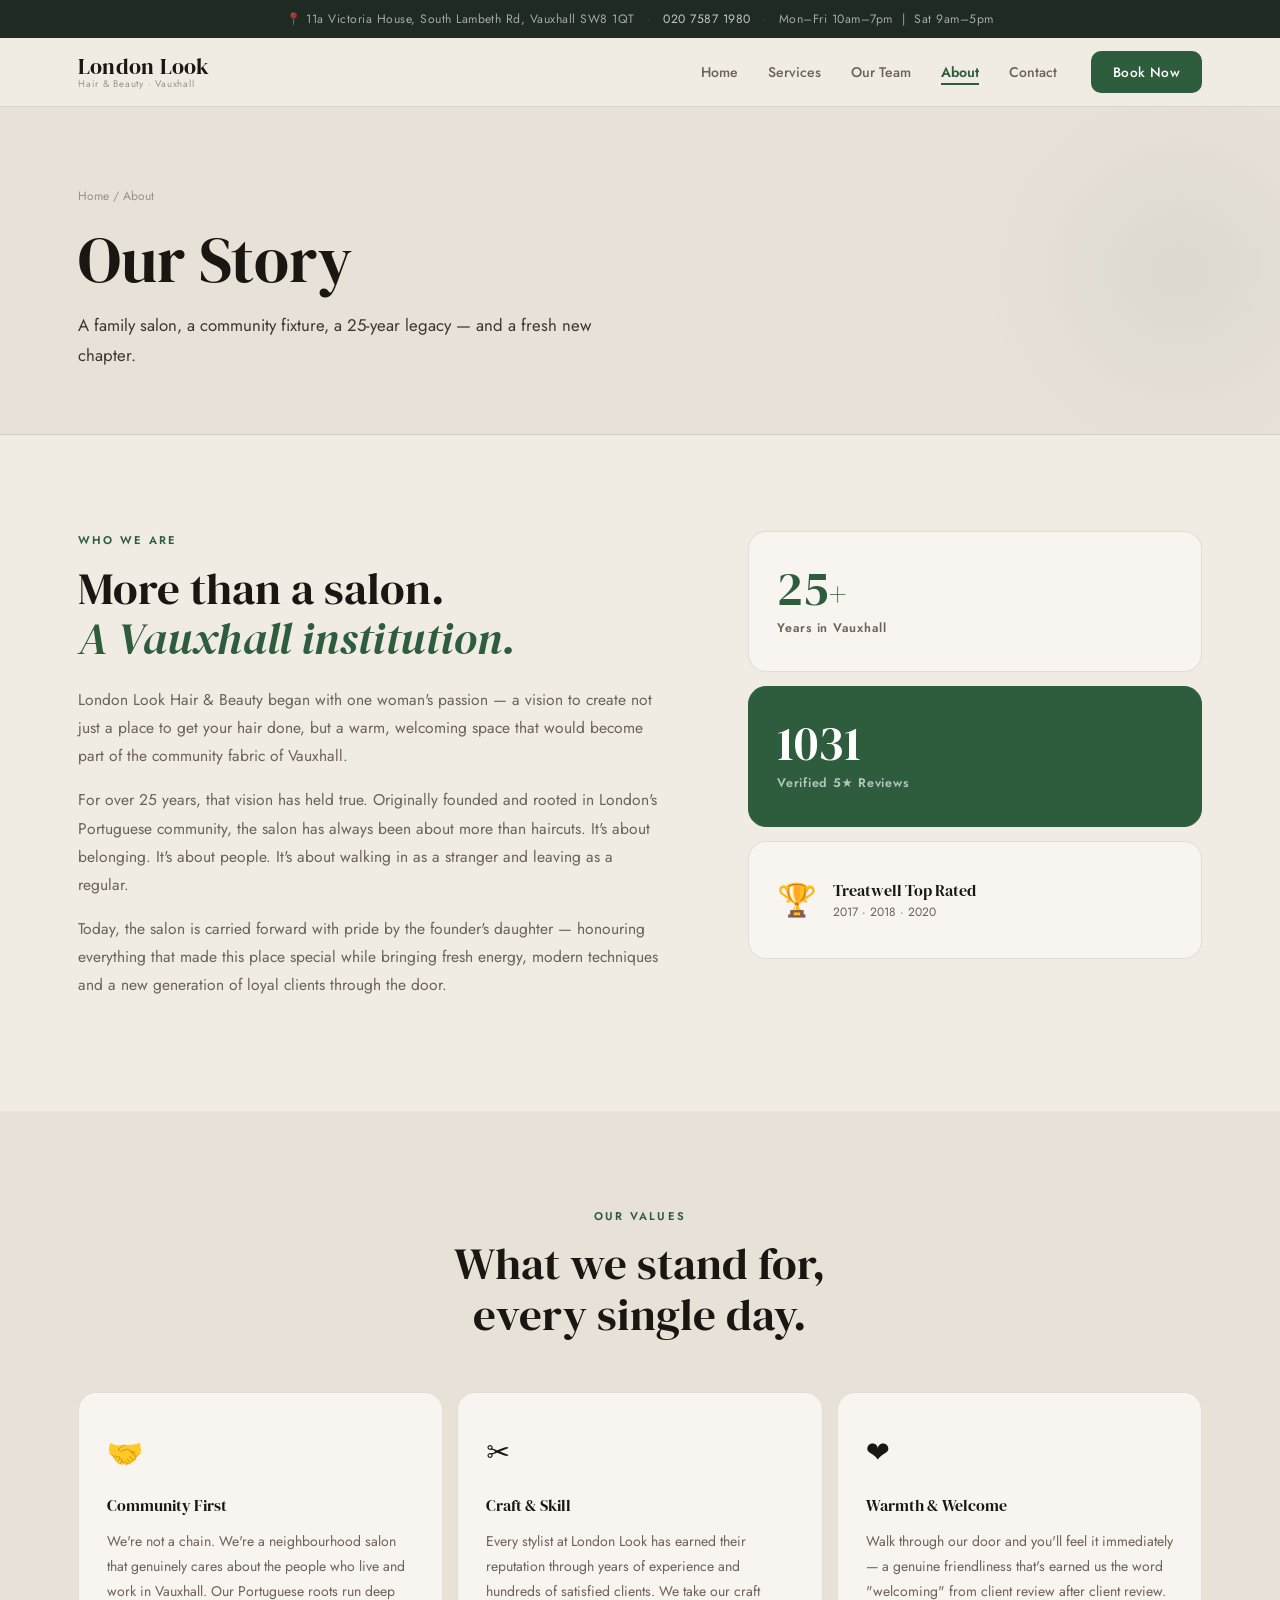
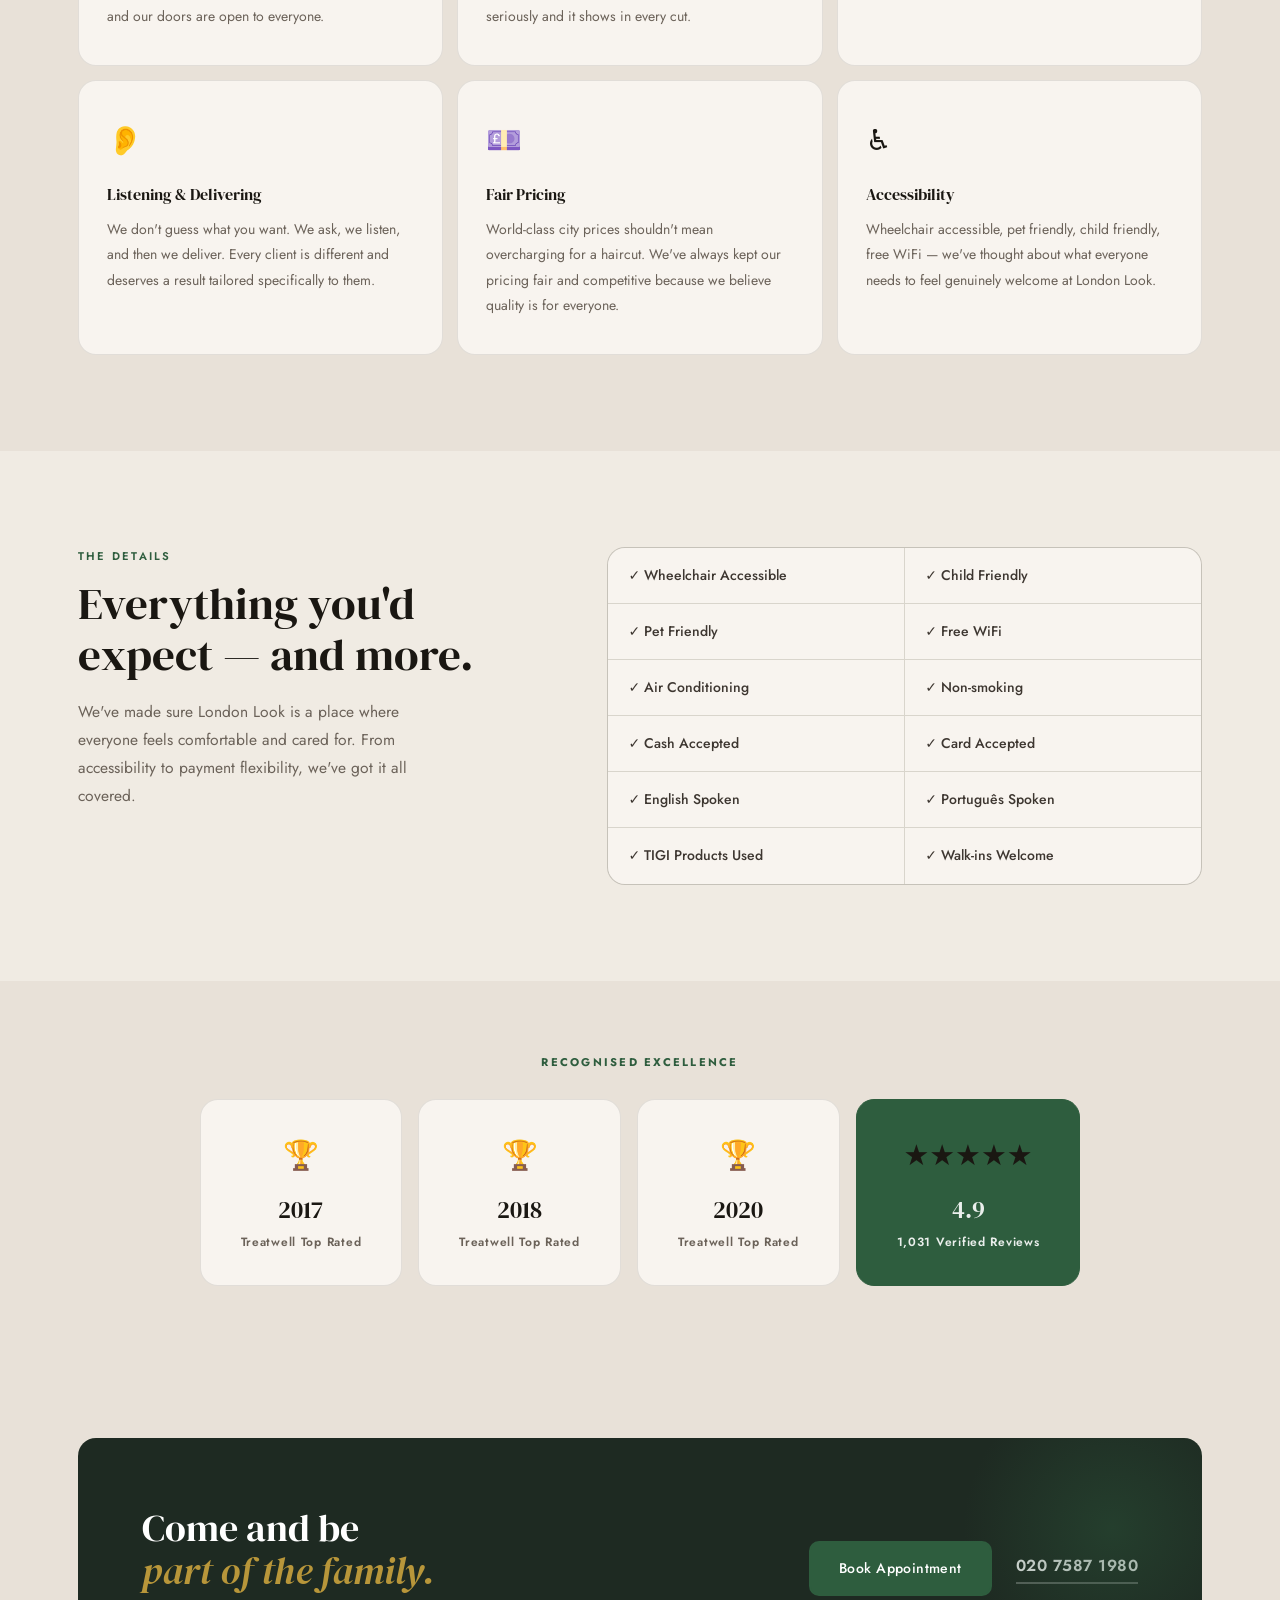
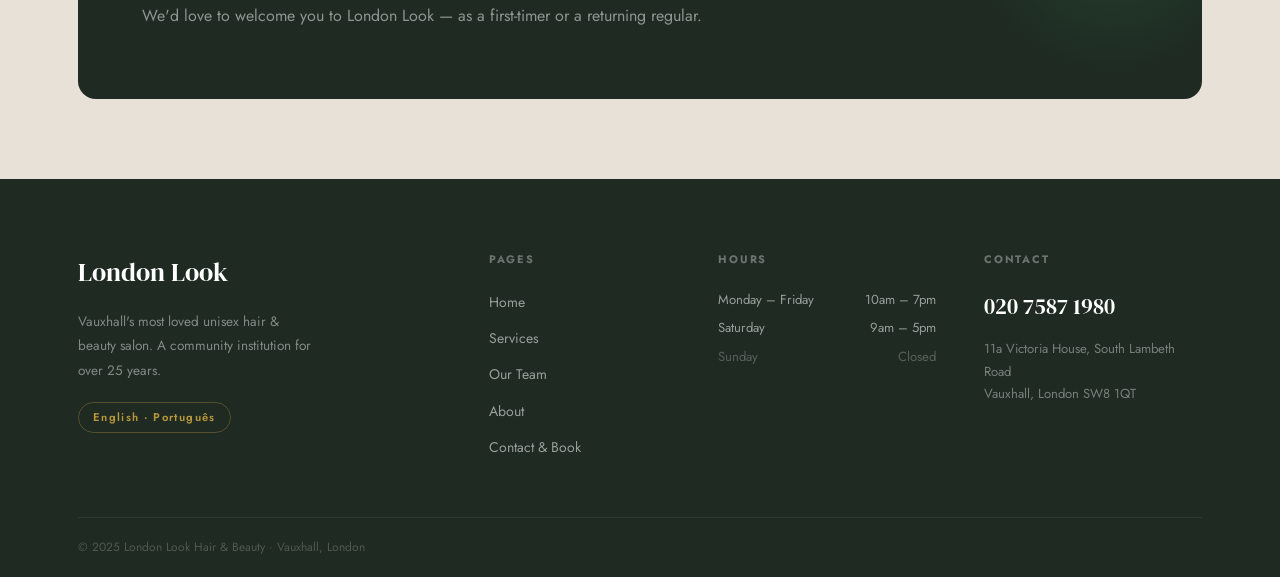
==== about.html @ 9d4ba152 "Add files via upload" ====
<!DOCTYPE html>
<html lang="en">
<head>
  <meta charset="UTF-8"/>
  <meta name="viewport" content="width=device-width, initial-scale=1.0"/>
  <title>About — London Look Hair & Beauty Vauxhall</title>
  <meta name="description" content="About London Look Hair & Beauty — a 25+ year Vauxhall institution rooted in the Portuguese community. Now led by IDE's daughter, carrying forward a proud family legacy."/>
  <link rel="stylesheet" href="styles.css"/>
  <link rel="preconnect" href="https://fonts.googleapis.com"/>
  <link rel="preconnect" href="https://fonts.gstatic.com" crossorigin/>
  <link href="https://fonts.googleapis.com/css2?family=DM+Serif+Display:ital@0;1&family=Jost:wght@300;400;500;600&display=swap" rel="stylesheet"/>
</head>
<body>

  <div class="preloader" id="preloader">
    <div class="pl-inner">
      <div class="pl-logo">London Look</div>
      <div class="pl-bar"><div class="pl-fill"></div></div>
    </div>
  </div>

  <div class="topstrip">
    <div class="ts-inner">
      <span>📍 11a Victoria House, South Lambeth Rd, Vauxhall SW8 1QT</span>
      <span class="ts-sep">·</span>
      <a href="tel:02075871980">020 7587 1980</a>
      <span class="ts-sep">·</span>
      <span>Mon–Fri 10am–7pm &nbsp;|&nbsp; Sat 9am–5pm</span>
    </div>
  </div>

  <nav class="nav" id="nav">
    <div class="nav-wrap">
      <a href="index.html" class="nav-logo">
        <span class="nl-main">London Look</span>
        <span class="nl-sub">Hair &amp; Beauty · Vauxhall</span>
      </a>
      <ul class="nav-menu" id="navMenu">
        <li><a href="index.html" class="nm-link">Home</a></li>
        <li><a href="services.html" class="nm-link">Services</a></li>
        <li><a href="team.html" class="nm-link">Our Team</a></li>
        <li><a href="about.html" class="nm-link active">About</a></li>
        <li><a href="contact.html" class="nm-link">Contact</a></li>
      </ul>
      <a href="contact.html" class="nav-btn">Book Now</a>
      <button class="nav-burger" id="navBurger" aria-label="Menu"><span></span><span></span><span></span></button>
    </div>
  </nav>

  <section class="page-hero">
    <div class="container">
      <div class="breadcrumb"><a href="index.html">Home</a> / About</div>
      <h1 class="ph-title reveal-up">Our Story</h1>
      <p class="ph-sub reveal-up d1">A family salon, a community fixture, a 25-year legacy — and a fresh new chapter.</p>
    </div>
  </section>

  <section class="section">
    <div class="container">
      <div class="about-story reveal-up">
        <div class="as-text">
          <div class="sec-label">Who We Are</div>
          <h2 class="sec-title">More than a salon.<br/><em>A Vauxhall institution.</em></h2>
          <p>London Look Hair & Beauty began with one woman's passion — a vision to create not just a place to get your hair done, but a warm, welcoming space that would become part of the community fabric of Vauxhall.</p>
          <p>For over 25 years, that vision has held true. Originally founded and rooted in London's Portuguese community, the salon has always been about more than haircuts. It's about belonging. It's about people. It's about walking in as a stranger and leaving as a regular.</p>
          <p>Today, the salon is carried forward with pride by the founder's daughter — honouring everything that made this place special while bringing fresh energy, modern techniques and a new generation of loyal clients through the door.</p>
        </div>
        <div class="as-visual">
          <div class="asv-card">
            <div class="asv-num">25<span>+</span></div>
            <div class="asv-label">Years in Vauxhall</div>
          </div>
          <div class="asv-card asv-accent">
            <div class="asv-num">1031</div>
            <div class="asv-label">Verified 5★ Reviews</div>
          </div>
          <div class="asv-card asv-wide">
            <div class="asv-icon">🏆</div>
            <div>
              <div class="asv-award-title">Treatwell Top Rated</div>
              <div class="asv-award-years">2017 · 2018 · 2020</div>
            </div>
          </div>
        </div>
      </div>
    </div>
  </section>

  <section class="section alt-section">
    <div class="container">
      <div class="sec-head centered">
        <div class="sec-label reveal-up">Our Values</div>
        <h2 class="sec-title reveal-up d1">What we stand for,<br/>every single day.</h2>
      </div>
      <div class="values-grid">
        <div class="val-card reveal-up">
          <div class="val-icon">🤝</div>
          <h3>Community First</h3>
          <p>We're not a chain. We're a neighbourhood salon that genuinely cares about the people who live and work in Vauxhall. Our Portuguese roots run deep and our doors are open to everyone.</p>
        </div>
        <div class="val-card reveal-up d1">
          <div class="val-icon">✂</div>
          <h3>Craft &amp; Skill</h3>
          <p>Every stylist at London Look has earned their reputation through years of experience and hundreds of satisfied clients. We take our craft seriously and it shows in every cut.</p>
        </div>
        <div class="val-card reveal-up d2">
          <div class="val-icon">❤</div>
          <h3>Warmth &amp; Welcome</h3>
          <p>Walk through our door and you'll feel it immediately — a genuine friendliness that's earned us the word "welcoming" from client review after client review.</p>
        </div>
        <div class="val-card reveal-up d3">
          <div class="val-icon">👂</div>
          <h3>Listening &amp; Delivering</h3>
          <p>We don't guess what you want. We ask, we listen, and then we deliver. Every client is different and deserves a result tailored specifically to them.</p>
        </div>
        <div class="val-card reveal-up">
          <div class="val-icon">💷</div>
          <h3>Fair Pricing</h3>
          <p>World-class city prices shouldn't mean overcharging for a haircut. We've always kept our pricing fair and competitive because we believe quality is for everyone.</p>
        </div>
        <div class="val-card reveal-up d1">
          <div class="val-icon">♿</div>
          <h3>Accessibility</h3>
          <p>Wheelchair accessible, pet friendly, child friendly, free WiFi — we've thought about what everyone needs to feel genuinely welcome at London Look.</p>
        </div>
      </div>
    </div>
  </section>

  <section class="section">
    <div class="container">
      <div class="amenities-block">
        <div class="amb-left reveal-up">
          <div class="sec-label">The Details</div>
          <h2 class="sec-title">Everything you'd<br/>expect — and more.</h2>
          <p>We've made sure London Look is a place where everyone feels comfortable and cared for. From accessibility to payment flexibility, we've got it all covered.</p>
        </div>
        <div class="amb-right reveal-up d1">
          <div class="amen-grid">
            <div class="amen-item">✓ Wheelchair Accessible</div>
            <div class="amen-item">✓ Child Friendly</div>
            <div class="amen-item">✓ Pet Friendly</div>
            <div class="amen-item">✓ Free WiFi</div>
            <div class="amen-item">✓ Air Conditioning</div>
            <div class="amen-item">✓ Non-smoking</div>
            <div class="amen-item">✓ Cash Accepted</div>
            <div class="amen-item">✓ Card Accepted</div>
            <div class="amen-item">✓ English Spoken</div>
            <div class="amen-item">✓ Português Spoken</div>
            <div class="amen-item">✓ TIGI Products Used</div>
            <div class="amen-item">✓ Walk-ins Welcome</div>
          </div>
        </div>
      </div>
    </div>
  </section>

  <section class="awards-strip">
    <div class="container">
      <div class="aw-inner reveal-up">
        <div class="aw-label">Recognised Excellence</div>
        <div class="aw-cards">
          <div class="aw-card">
            <div class="aw-icon">🏆</div>
            <div class="aw-year">2017</div>
            <div class="aw-title">Treatwell Top Rated</div>
          </div>
          <div class="aw-card">
            <div class="aw-icon">🏆</div>
            <div class="aw-year">2018</div>
            <div class="aw-title">Treatwell Top Rated</div>
          </div>
          <div class="aw-card">
            <div class="aw-icon">🏆</div>
            <div class="aw-year">2020</div>
            <div class="aw-title">Treatwell Top Rated</div>
          </div>
          <div class="aw-card aw-card-review">
            <div class="aw-icon">★★★★★</div>
            <div class="aw-year">4.9</div>
            <div class="aw-title">1,031 Verified Reviews</div>
          </div>
        </div>
      </div>
    </div>
  </section>

  <section class="cta-block">
    <div class="container">
      <div class="cta-inner reveal-up">
        <div class="cta-text">
          <h2>Come and be<br/><em>part of the family.</em></h2>
          <p>We'd love to welcome you to London Look — as a first-timer or a returning regular.</p>
        </div>
        <div class="cta-actions">
          <a href="contact.html" class="btn-fill">Book Appointment</a>
          <a href="tel:02075871980" class="btn-phone">020 7587 1980</a>
        </div>
      </div>
    </div>
  </section>

  <footer class="footer">
    <div class="container">
      <div class="footer-grid">
        <div class="fg-brand">
          <div class="fg-logo">London Look</div>
          <p>Vauxhall's most loved unisex hair &amp; beauty salon. A community institution for over 25 years.</p>
          <div class="fg-langs">English · Português</div>
        </div>
        <div class="fg-col">
          <h4>Pages</h4>
          <ul>
            <li><a href="index.html">Home</a></li>
            <li><a href="services.html">Services</a></li>
            <li><a href="team.html">Our Team</a></li>
            <li><a href="about.html">About</a></li>
            <li><a href="contact.html">Contact &amp; Book</a></li>
          </ul>
        </div>
        <div class="fg-col">
          <h4>Hours</h4>
          <div class="fg-hours">
            <div class="fgh-row"><span>Monday – Friday</span><span>10am – 7pm</span></div>
            <div class="fgh-row"><span>Saturday</span><span>9am – 5pm</span></div>
            <div class="fgh-row closed"><span>Sunday</span><span>Closed</span></div>
          </div>
        </div>
        <div class="fg-col">
          <h4>Contact</h4>
          <a href="tel:02075871980" class="fg-phone">020 7587 1980</a>
          <p>11a Victoria House, South Lambeth Road<br/>Vauxhall, London SW8 1QT</p>
        </div>
      </div>
      <div class="footer-bottom">
        <span>© 2025 London Look Hair &amp; Beauty · Vauxhall, London</span>
      </div>
    </div>
  </footer>

  <script src="script.js"></script>
</body>
</html>
---- styles.css ----
*, *::before, *::after { box-sizing: border-box; margin: 0; padding: 0; }

:root {

  --bg:         #F0EBE3;
  --bg-soft:    #E8E1D8;
  --bg-card:    #F8F4EF;
  --bg-dark:    #1E2A22;
  --bg-mid:     #2E3D33;

  --text:       #1A1712;
  --text-mid:   #3D3630;
  --text-soft:  #6B6259;
  --text-faint: #9A908A;

  --green:      #2E5D3E;
  --green-mid:  #3D7A52;
  --green-pale: #D6E8DC;
  --gold:       #B8963A;
  --gold-pale:  #F2E8D0;

  --border:     rgba(26,23,18,0.1);
  --border-mid: rgba(26,23,18,0.18);

  --font-h: 'DM Serif Display', Georgia, serif;
  --font-b: 'Jost', system-ui, sans-serif;

  --r:     10px;
  --r-lg:  18px;
  --shadow: 0 4px 20px rgba(26,23,18,0.08);
  --shadow-md: 0 12px 40px rgba(26,23,18,0.13);
}

html { scroll-behavior: smooth; font-size: 16px; }

body {
  background: var(--bg);
  color: var(--text);
  font-family: var(--font-b);
  font-weight: 400;
  line-height: 1.65;
  overflow-x: hidden;
}

a { text-decoration: none; color: inherit; }
ul { list-style: none; }

h1 { font-family: var(--font-h); font-weight: 400; line-height: 1.08; color: var(--text); }
h2 { font-family: var(--font-h); font-weight: 400; line-height: 1.12; color: var(--text); }
h3 { font-family: var(--font-h); font-weight: 400; font-size: 1.2rem; color: var(--text); }
p  { color: var(--text-soft); font-size: 0.975rem; line-height: 1.8; }
em { font-style: italic; color: var(--green); font-family: var(--font-h); }
strong { color: var(--text-mid); font-weight: 600; }

.container { max-width: 1180px; margin: 0 auto; padding: 0 28px; }
.section    { padding: 96px 0; }
.alt-section { background: var(--bg-soft); }

.sec-label {
  font-size: 0.7rem;
  font-weight: 600;
  letter-spacing: 0.2em;
  text-transform: uppercase;
  color: var(--green);
  margin-bottom: 14px;
  display: block;
}
.sec-label.light { color: #8FBF9F; }

.sec-head {
  display: flex;
  align-items: flex-end;
  justify-content: space-between;
  gap: 24px;
  flex-wrap: wrap;
  margin-bottom: 52px;
}
.sec-head.centered { display: block; text-align: center; max-width: 580px; margin: 0 auto 52px; }

.sec-title { font-size: clamp(1.9rem, 3.5vw, 2.8rem); }

.sec-more {
  font-size: 0.85rem;
  font-weight: 500;
  color: var(--green);
  border-bottom: 1px solid var(--green-pale);
  padding-bottom: 2px;
  white-space: nowrap;
  transition: border-color 0.25s, color 0.25s;
}
.sec-more:hover { color: var(--green-mid); border-color: var(--green-mid); }

.btn-fill {
  display: inline-flex;
  align-items: center;
  gap: 8px;
  background: var(--green);
  color: #fff;
  padding: 14px 28px;
  border-radius: var(--r);
  font-family: var(--font-b);
  font-size: 0.875rem;
  font-weight: 500;
  letter-spacing: 0.03em;
  border: 2px solid var(--green);
  transition: all 0.25s cubic-bezier(0.25,0.46,0.45,0.94);
  cursor: pointer;
}
.btn-fill:hover {
  background: var(--bg-mid);
  border-color: var(--bg-mid);
  transform: translateY(-2px);
  box-shadow: 0 8px 24px rgba(46,93,62,0.25);
}

.btn-line {
  display: inline-flex;
  align-items: center;
  gap: 8px;
  background: transparent;
  color: var(--text);
  padding: 14px 28px;
  border-radius: var(--r);
  font-size: 0.875rem;
  font-weight: 500;
  border: 2px solid var(--border-mid);
  transition: all 0.25s;
}
.btn-line:hover { border-color: var(--text); background: rgba(26,23,18,0.04); }

.btn-fill-light {
  display: inline-flex;
  align-items: center;
  background: #fff;
  color: var(--green);
  padding: 13px 26px;
  border-radius: var(--r);
  font-size: 0.875rem;
  font-weight: 600;
  transition: all 0.25s;
}
.btn-fill-light:hover { background: var(--gold-pale); transform: translateY(-2px); }

.btn-phone {
  display: inline-flex;
  align-items: center;
  font-size: 1rem;
  font-weight: 600;
  color: rgba(255,255,255,0.85);
  letter-spacing: 0.03em;
  border-bottom: 2px solid rgba(255,255,255,0.25);
  padding-bottom: 2px;
  transition: all 0.2s;
}
.btn-phone:hover { color: #fff; border-color: rgba(255,255,255,0.7); }

.preloader {
  position: fixed;
  inset: 0;
  background: var(--bg-dark);
  z-index: 9999;
  display: flex;
  align-items: center;
  justify-content: center;
  transition: opacity 0.5s ease, visibility 0.5s ease;
}
.preloader.done { opacity: 0; visibility: hidden; }

.pl-inner { text-align: center; }

.pl-logo {
  font-family: var(--font-h);
  font-size: 2.4rem;
  color: #fff;
  margin-bottom: 24px;
  letter-spacing: 0.04em;
}

.pl-bar {
  width: 200px;
  height: 2px;
  background: rgba(255,255,255,0.15);
  border-radius: 2px;
  overflow: hidden;
}

.pl-fill {
  height: 100%;
  background: var(--gold);
  width: 0;
  animation: pl-load 1.2s cubic-bezier(0.4,0,0.2,1) forwards;
}
@keyframes pl-load { to { width: 100%; } }

.topstrip {
  background: var(--bg-dark);
  color: rgba(255,255,255,0.6);
  padding: 9px 24px;
  font-size: 0.76rem;
  letter-spacing: 0.04em;
}
.ts-inner {
  max-width: 1180px;
  margin: 0 auto;
  display: flex;
  align-items: center;
  gap: 12px;
  justify-content: center;
  flex-wrap: wrap;
}
.ts-sep { opacity: 0.3; }
.topstrip a { color: rgba(255,255,255,0.75); transition: color 0.2s; }
.topstrip a:hover { color: #fff; }

.nav {
  position: sticky;
  top: 0;
  z-index: 800;
  background: rgba(240,235,227,0.96);
  backdrop-filter: blur(16px);
  -webkit-backdrop-filter: blur(16px);
  border-bottom: 1px solid var(--border);
  transition: box-shadow 0.3s;
}
.nav.scrolled { box-shadow: 0 4px 24px rgba(26,23,18,0.1); }

.nav-wrap {
  max-width: 1180px;
  margin: 0 auto;
  padding: 0 28px;
  height: 68px;
  display: flex;
  align-items: center;
  gap: 20px;
}

.nav-logo {
  display: flex;
  flex-direction: column;
  line-height: 1.1;
  flex-shrink: 0;
}
.nl-main {
  font-family: var(--font-h);
  font-size: 1.35rem;
  color: var(--text);
  letter-spacing: 0.01em;
}
.nl-sub {
  font-size: 0.6rem;
  font-weight: 400;
  color: var(--text-faint);
  letter-spacing: 0.08em;
}

.nav-menu {
  display: flex;
  align-items: center;
  gap: 2px;
  margin-left: auto;
}

.nm-link {
  font-size: 0.875rem;
  font-weight: 500;
  color: var(--text-soft);
  padding: 7px 14px;
  border-radius: 8px;
  transition: all 0.2s;
  white-space: nowrap;
  position: relative;
}
.nm-link::after {
  content: '';
  position: absolute;
  bottom: 4px; left: 14px; right: 14px;
  height: 1.5px;
  background: var(--green);
  transform: scaleX(0);
  transition: transform 0.25s;
}
.nm-link:hover { color: var(--text); }
.nm-link:hover::after,
.nm-link.active::after { transform: scaleX(1); }
.nm-link.active { color: var(--green); font-weight: 600; }

.nav-btn {
  background: var(--green);
  color: #fff;
  padding: 10px 22px;
  border-radius: var(--r);
  font-size: 0.85rem;
  font-weight: 500;
  letter-spacing: 0.03em;
  transition: all 0.22s;
  flex-shrink: 0;
}
.nav-btn:hover { background: var(--bg-mid); transform: translateY(-1px); }

.nav-burger {
  display: none;
  flex-direction: column;
  gap: 5px;
  background: none;
  border: none;
  cursor: pointer;
  padding: 4px;
  margin-left: auto;
}
.nav-burger span {
  display: block;
  width: 22px;
  height: 2px;
  background: var(--text);
  border-radius: 2px;
  transition: all 0.3s;
}
.nav-burger.open span:nth-child(1) { transform: translateY(7px) rotate(45deg); }
.nav-burger.open span:nth-child(2) { opacity: 0; }
.nav-burger.open span:nth-child(3) { transform: translateY(-7px) rotate(-45deg); }

.hero {
  min-height: calc(100vh - 107px);
  position: relative;
  display: flex;
  flex-direction: column;
  overflow: hidden;
}

.hero-bg {
  position: absolute;
  inset: 0;
  pointer-events: none;
}

.hb-gradient {
  position: absolute;
  inset: 0;
  background: radial-gradient(ellipse 60% 70% at 80% 30%, rgba(46,93,62,0.07) 0%, transparent 70%),
              radial-gradient(ellipse 50% 50% at 20% 80%, rgba(184,150,58,0.06) 0%, transparent 60%);
}

.hb-grid {
  position: absolute;
  inset: 0;
  background-image:
    linear-gradient(rgba(26,23,18,0.04) 1px, transparent 1px),
    linear-gradient(90deg, rgba(26,23,18,0.04) 1px, transparent 1px);
  background-size: 48px 48px;
  mask-image: radial-gradient(ellipse 80% 80% at 50% 50%, black 40%, transparent 100%);
}

.hero-body {
  flex: 1;
  display: grid;
  grid-template-columns: 1.1fr 1fr;
  gap: 0;
  align-items: center;
  max-width: 1180px;
  margin: 0 auto;
  padding: 80px 28px 80px;
  width: 100%;
  position: relative;
  z-index: 2;
}

.hero-left { padding-right: 56px; }

.hero-pill {
  display: inline-flex;
  align-items: center;
  gap: 10px;
  font-size: 0.75rem;
  font-weight: 500;
  letter-spacing: 0.08em;
  color: var(--text-soft);
  background: var(--bg-card);
  border: 1px solid var(--border);
  padding: 8px 18px;
  border-radius: 100px;
  margin-bottom: 28px;
}

.hp-dot {
  width: 7px; height: 7px;
  background: var(--green);
  border-radius: 50%;
  animation: dot-pulse 2.4s ease-in-out infinite;
}
@keyframes dot-pulse {
  0%, 100% { transform: scale(1); opacity: 1; }
  50%       { transform: scale(1.5); opacity: 0.5; }
}

.hero-h1 {
  font-size: clamp(3.2rem, 5.5vw, 5.2rem);
  margin-bottom: 24px;
}

.hero-p {
  font-size: 1.05rem;
  max-width: 440px;
  margin-bottom: 36px;
  line-height: 1.78;
  color: var(--text-soft);
}

.hero-btns { display: flex; gap: 14px; flex-wrap: wrap; margin-bottom: 52px; }

.hero-stats {
  display: flex;
  align-items: center;
  gap: 0;
  padding-top: 32px;
  border-top: 1px solid var(--border);
}
.hs-item { display: flex; flex-direction: column; padding-right: 32px; }
.hs-num {
  font-family: var(--font-h);
  font-size: 2rem;
  color: var(--text);
  line-height: 1;
  margin-bottom: 4px;
}
.hs-num span { font-size: 1.3rem; color: var(--green); }
.hs-lbl { font-size: 0.72rem; font-weight: 500; letter-spacing: 0.06em; color: var(--text-faint); text-transform: uppercase; }
.hs-sep { width: 1px; height: 40px; background: var(--border-mid); margin-right: 32px; }

.hero-right { display: flex; align-items: center; justify-content: center; }

.hero-card-stack { position: relative; width: 360px; height: 380px; }

.hcs-card {
  position: absolute;
  border-radius: var(--r-lg);
  padding: 36px;
}

.hcs-back {
  width: 280px; height: 280px;
  background: var(--green-pale);
  border: 1px solid rgba(46,93,62,0.2);
  top: 0; right: 0;
  transform: rotate(8deg);
  display: flex;
  align-items: center;
  justify-content: center;
}

.hcs-scissors { width: 120px; height: 120px; color: var(--green); opacity: 0.5; }

.hcs-front {
  width: 300px;
  background: var(--bg-card);
  border: 1px solid var(--border-mid);
  box-shadow: var(--shadow-md);
  bottom: 0; left: 0;
  animation: hero-float 4.5s ease-in-out infinite;
}
@keyframes hero-float {
  0%, 100% { transform: translateY(0); }
  50%       { transform: translateY(-12px); }
}

.hcs-badge { text-align: center; margin-bottom: 20px; }
.hcb-stars { font-size: 1.1rem; color: var(--gold); letter-spacing: 3px; margin-bottom: 4px; }
.hcb-score { font-family: var(--font-h); font-size: 3rem; color: var(--text); line-height: 1; margin-bottom: 6px; }
.hcb-label { font-size: 0.72rem; color: var(--text-faint); font-weight: 500; letter-spacing: 0.06em; line-height: 1.5; }

.hcs-divider { height: 1px; background: var(--border); margin-bottom: 20px; }

.hcs-team-row { display: flex; align-items: center; gap: 8px; }
.htr-avatar {
  width: 38px; height: 38px;
  border-radius: 50%;
  background: var(--green);
  color: #fff;
  display: flex;
  align-items: center;
  justify-content: center;
  font-size: 0.6rem;
  font-weight: 700;
  letter-spacing: 0.05em;
  border: 2px solid var(--bg-card);
  margin-right: -8px;
}
.htr-info { font-size: 0.78rem; color: var(--text-soft); margin-left: 20px; line-height: 1.4; }

.hcs-float-tag {
  position: absolute;
  top: -16px;
  left: 50%;
  transform: translateX(-50%);
  background: var(--green);
  color: #fff;
  font-size: 0.7rem;
  font-weight: 600;
  letter-spacing: 0.08em;
  padding: 6px 16px;
  border-radius: 100px;
  white-space: nowrap;
  animation: tag-pulse 3s ease-in-out infinite;
}
@keyframes tag-pulse {
  0%, 100% { box-shadow: 0 0 0 0 rgba(46,93,62,0.3); }
  50%       { box-shadow: 0 0 0 8px rgba(46,93,62,0); }
}

.hero-scroll {
  display: flex;
  flex-direction: column;
  align-items: center;
  gap: 8px;
  padding-bottom: 32px;
  color: var(--text-faint);
  font-size: 0.68rem;
  letter-spacing: 0.15em;
  text-transform: uppercase;
  position: relative;
  z-index: 2;
}
.hs-line {
  width: 1px;
  height: 40px;
  background: linear-gradient(to bottom, var(--border-mid), transparent);
  animation: scroll-grow 2s ease-in-out infinite;
}
@keyframes scroll-grow {
  0%   { transform: scaleY(0); transform-origin: top; opacity: 0; }
  50%  { transform: scaleY(1); transform-origin: top; opacity: 1; }
  51%  { transform-origin: bottom; }
  100% { transform: scaleY(0); transform-origin: bottom; opacity: 0; }
}

.ticker {
  background: var(--green);
  overflow: hidden;
  padding: 12px 0;
}
.ticker-track {
  display: flex;
  white-space: nowrap;
  font-size: 0.8rem;
  font-weight: 500;
  letter-spacing: 0.1em;
  color: rgba(255,255,255,0.85);
  animation: ticker-scroll 30s linear infinite;
}
@keyframes ticker-scroll {
  from { transform: translateX(0); }
  to   { transform: translateX(-33.333%); }
}

.svc-bento {
  display: grid;
  grid-template-columns: 1.4fr 1fr 1fr;
  grid-template-rows: auto auto;
  gap: 12px;
}

.sb-card {
  background: var(--bg-card);
  border: 1px solid var(--border);
  border-radius: var(--r-lg);
  padding: 32px 28px;
  display: flex;
  flex-direction: column;
  gap: 10px;
  position: relative;
  overflow: hidden;
  transition: transform 0.3s cubic-bezier(0.25,0.46,0.45,0.94),
              box-shadow 0.3s,
              border-color 0.3s;
}

.sb-card::before {
  content: '';
  position: absolute;
  top: 0; left: 0; right: 0;
  height: 3px;
  background: var(--green);
  transform: scaleX(0);
  transform-origin: left;
  transition: transform 0.3s;
}

.sb-card:hover { transform: translateY(-5px); box-shadow: var(--shadow-md); border-color: var(--border-mid); }
.sb-card:hover::before { transform: scaleX(1); }

.sb-large { grid-row: 1 / 3; }
.sb-accent { background: var(--green-pale); border-color: rgba(46,93,62,0.2); }
.sb-dark { background: var(--bg-dark); border-color: var(--bg-dark); }
.sb-dark h3, .sb-dark p { color: rgba(255,255,255,0.85); }
.sb-dark .sbc-num { color: rgba(255,255,255,0.2); }
.sb-dark .sbc-arrow { color: rgba(255,255,255,0.5); }
.sb-dark::before { background: var(--gold); }

.sbc-num {
  font-family: var(--font-h);
  font-size: 3rem;
  color: rgba(26,23,18,0.07);
  line-height: 1;
  position: absolute;
  top: 12px; right: 20px;
}

.sb-card h3 { font-size: 1.15rem; font-weight: 400; }
.sb-card p  { font-size: 0.875rem; flex: 1; }

.sbc-arrow {
  font-size: 1.1rem;
  color: var(--green);
  margin-top: 8px;
  transition: transform 0.25s;
}
.sb-card:hover .sbc-arrow { transform: translate(4px, -4px); }

.legacy-strip {
  background: var(--bg-dark);
  padding: 96px 0;
}
.ls-inner {
  max-width: 1180px;
  margin: 0 auto;
  padding: 0 28px;
  display: grid;
  grid-template-columns: 1.2fr 1fr;
  gap: 80px;
  align-items: center;
}
.ls-text h2 { color: #fff; margin-bottom: 20px; }
.ls-text em { color: var(--gold); }
.ls-text p  { color: rgba(255,255,255,0.55); margin-bottom: 36px; max-width: 440px; }

.ls-numbers {
  display: grid;
  grid-template-columns: 1fr 1fr;
  gap: 1px;
  background: rgba(255,255,255,0.08);
  border-radius: var(--r-lg);
  overflow: hidden;
}
.lsn-item {
  background: var(--bg-mid);
  padding: 36px 28px;
  transition: background 0.25s;
}
.lsn-item:hover { background: rgba(46,93,62,0.4); }
.lsn-num {
  font-family: var(--font-h);
  font-size: 2.8rem;
  color: var(--gold);
  line-height: 1;
  margin-bottom: 8px;
}
.lsn-num span { font-size: 2rem; }
.lsn-lbl { font-size: 0.75rem; font-weight: 500; letter-spacing: 0.06em; color: rgba(255,255,255,0.45); }

.star-display {
  font-size: 1.2rem;
  color: var(--gold);
  margin-top: 12px;
}
.star-display span { font-family: var(--font-b); font-size: 0.85rem; color: var(--text-soft); margin-left: 10px; }

.reviews-grid {
  display: grid;
  grid-template-columns: repeat(3, 1fr);
  gap: 16px;
  margin-bottom: 32px;
}

.rv-card {
  background: var(--bg-card);
  border: 1px solid var(--border);
  border-radius: var(--r-lg);
  padding: 32px 28px;
  transition: transform 0.3s, box-shadow 0.3s;
}
.rv-card:hover { transform: translateY(-5px); box-shadow: var(--shadow-md); }

.rv-featured {
  background: var(--green);
  border-color: var(--green);
  position: relative;
}
.rv-featured p, .rv-featured .rv-stars, .rv-featured .rv-author { color: rgba(255,255,255,0.85); }

.rv-quote-mark {
  font-family: var(--font-h);
  font-size: 5rem;
  color: rgba(255,255,255,0.15);
  line-height: 0.7;
  margin-bottom: 16px;
}

.rv-stars { color: var(--gold); font-size: 0.9rem; letter-spacing: 2px; margin-bottom: 14px; }
.rv-featured .rv-stars { color: #F9D67A; margin-top: 16px; }
.rv-card p { font-size: 0.925rem; line-height: 1.72; margin-bottom: 18px; }
.rv-author { font-size: 0.75rem; font-weight: 600; color: var(--text-faint); letter-spacing: 0.06em; }

.rv-footer {
  text-align: center;
  font-size: 0.85rem;
  color: var(--text-soft);
  padding: 20px 0 0;
  border-top: 1px solid var(--border);
}

.tp-grid {
  display: grid;
  grid-template-columns: 1fr 1.6fr;
  gap: 72px;
  align-items: start;
}
.tp-left .sec-title { margin-bottom: 18px; }
.tp-left p { margin-bottom: 32px; max-width: 360px; }

.tp-cards { display: flex; flex-direction: column; gap: 16px; }

.tpc-card {
  background: var(--bg-card);
  border: 1px solid var(--border);
  border-radius: var(--r-lg);
  padding: 24px 24px;
  display: flex;
  gap: 20px;
  align-items: flex-start;
  transition: transform 0.3s, box-shadow 0.3s, border-color 0.3s;
}
.tpc-card:hover { transform: translateX(6px); box-shadow: var(--shadow); border-color: var(--border-mid); }

.tpc-avatar {
  width: 56px; height: 56px;
  background: var(--green);
  color: #fff;
  border-radius: 12px;
  display: flex;
  align-items: center;
  justify-content: center;
  font-size: 0.65rem;
  font-weight: 700;
  letter-spacing: 0.05em;
  flex-shrink: 0;
}

.tpc-info h3 { font-size: 1.05rem; margin-bottom: 2px; }
.tpc-role { font-size: 0.72rem; font-weight: 600; letter-spacing: 0.08em; text-transform: uppercase; color: var(--green); margin-bottom: 6px; }
.tpc-reviews { font-size: 0.78rem; color: var(--gold); margin-bottom: 8px; }
.tpc-info p { font-size: 0.85rem; }

.info-strip { background: var(--bg-soft); padding: 72px 0; }

.is-grid {
  display: grid;
  grid-template-columns: repeat(4, 1fr);
  gap: 1px;
  background: var(--border);
  border: 1px solid var(--border);
  border-radius: var(--r-lg);
  overflow: hidden;
}

.is-item {
  background: var(--bg-card);
  padding: 36px 28px;
  transition: background 0.25s;
}
.is-item:hover { background: var(--bg); }

.is-icon { font-size: 1.8rem; margin-bottom: 14px; }
.is-item h4 { font-family: var(--font-h); font-size: 1rem; margin-bottom: 10px; color: var(--text); }
.is-item p { font-size: 0.85rem; line-height: 1.7; }
.is-item p a { color: var(--green); font-weight: 500; transition: color 0.2s; }
.is-item p a:hover { color: var(--green-mid); }

.cta-block { padding: 80px 0; background: var(--bg-soft); }

.cta-inner {
  background: var(--bg-dark);
  border-radius: var(--r-lg);
  padding: 68px 64px;
  display: flex;
  align-items: center;
  justify-content: space-between;
  gap: 40px;
  flex-wrap: wrap;
  position: relative;
  overflow: hidden;
}

.cta-inner::before {
  content: '';
  position: absolute;
  top: -60px; right: -60px;
  width: 300px; height: 300px;
  background: radial-gradient(circle, rgba(46,93,62,0.4) 0%, transparent 70%);
  pointer-events: none;
}

.cta-text h2 { color: #fff; font-size: clamp(1.8rem, 3vw, 2.6rem); margin-bottom: 10px; }
.cta-text em { color: var(--gold); }
.cta-text p  { color: rgba(255,255,255,0.5); font-size: 1rem; }
.cta-actions { display: flex; align-items: center; gap: 24px; flex-wrap: wrap; flex-shrink: 0; }

.footer { background: var(--bg-dark); padding: 72px 0 0; }

.footer-grid {
  display: grid;
  grid-template-columns: 2fr 1fr 1.2fr 1.2fr;
  gap: 48px;
  padding-bottom: 56px;
  border-bottom: 1px solid rgba(255,255,255,0.07);
}

.fg-logo {
  font-family: var(--font-h);
  font-size: 1.6rem;
  color: #fff;
  margin-bottom: 16px;
}
.fg-brand p { font-size: 0.85rem; color: rgba(255,255,255,0.45); max-width: 240px; margin-bottom: 20px; }
.fg-langs {
  display: inline-block;
  font-size: 0.7rem;
  font-weight: 600;
  letter-spacing: 0.12em;
  color: var(--gold);
  border: 1px solid rgba(184,150,58,0.35);
  padding: 5px 14px;
  border-radius: 100px;
}

.fg-col h4 {
  font-size: 0.68rem;
  font-weight: 700;
  letter-spacing: 0.16em;
  text-transform: uppercase;
  color: rgba(255,255,255,0.35);
  margin-bottom: 20px;
  font-family: var(--font-b);
}
.fg-col ul { display: flex; flex-direction: column; gap: 10px; }
.fg-col ul a { font-size: 0.875rem; color: rgba(255,255,255,0.55); transition: color 0.2s; }
.fg-col ul a:hover { color: #fff; }

.fg-hours { display: flex; flex-direction: column; gap: 7px; }
.fgh-row { display: flex; justify-content: space-between; gap: 12px; font-size: 0.82rem; color: rgba(255,255,255,0.55); }
.fgh-row.closed { color: rgba(255,255,255,0.25); }

.fg-phone {
  display: block;
  font-family: var(--font-h);
  font-size: 1.35rem;
  color: #fff;
  margin-bottom: 14px;
  transition: color 0.2s;
}
.fg-phone:hover { color: var(--gold); }
.fg-col p { font-size: 0.82rem; color: rgba(255,255,255,0.4); line-height: 1.7; }

.fg-awards { display: flex; flex-direction: column; gap: 6px; margin-top: 16px; }
.fg-awards span { font-size: 0.72rem; color: var(--gold); }

.footer-bottom {
  display: flex;
  justify-content: space-between;
  padding: 20px 0;
  font-size: 0.75rem;
  color: rgba(255,255,255,0.22);
  flex-wrap: wrap;
  gap: 8px;
}

.page-hero {
  background: var(--bg-soft);
  border-bottom: 1px solid var(--border);
  padding: 80px 0 64px;
  position: relative;
  overflow: hidden;
}

.page-hero::after {
  content: '';
  position: absolute;
  right: -100px;
  top: 50%;
  transform: translateY(-50%);
  width: 400px;
  height: 400px;
  background: radial-gradient(circle, rgba(46,93,62,0.06) 0%, transparent 70%);
  pointer-events: none;
}

.breadcrumb { font-size: 0.75rem; color: var(--text-faint); margin-bottom: 18px; }
.breadcrumb a { color: var(--text-faint); transition: color 0.2s; }
.breadcrumb a:hover { color: var(--green); }

.ph-title { font-size: clamp(2.4rem, 5vw, 4.2rem); margin-bottom: 16px; }
.ph-sub   { font-size: 1.05rem; max-width: 520px; color: var(--text-mid); }

.ph-deco { position: absolute; bottom: 0; right: 0; width: 30%; height: 3px; background: linear-gradient(to left, var(--green), transparent); }

.svc-category { margin-bottom: 72px; }

.svcc-header {
  display: flex;
  align-items: center;
  gap: 20px;
  margin-bottom: 28px;
  flex-wrap: wrap;
}

.svcc-tag {
  font-size: 0.68rem;
  font-weight: 700;
  letter-spacing: 0.1em;
  color: var(--green);
  background: var(--green-pale);
  padding: 5px 14px;
  border-radius: 100px;
}

.svcc-header h2 { font-size: 1.8rem; }

.svcc-line {
  flex: 1;
  height: 1px;
  background: var(--border);
  min-width: 20px;
}

.svcc-call {
  font-size: 0.78rem;
  font-weight: 600;
  color: var(--green);
  white-space: nowrap;
  transition: color 0.2s;
}
.svcc-call:hover { color: var(--green-mid); }

.svcc-grid {
  display: grid;
  grid-template-columns: repeat(3, 1fr);
  gap: 12px;
}

.svcc-card {
  background: var(--bg-card);
  border: 1px solid var(--border);
  border-radius: var(--r);
  padding: 26px 24px;
  transition: all 0.28s;
  position: relative;
}
.svcc-card:hover { transform: translateY(-4px); box-shadow: var(--shadow-md); border-color: rgba(46,93,62,0.3); }
.svcc-card h3 { font-size: 1rem; margin-bottom: 10px; }
.svcc-card p  { font-size: 0.875rem; }

.svcc-card.priced { padding-bottom: 52px; }
.svcc-price {
  position: absolute;
  bottom: 20px;
  left: 24px;
  font-family: var(--font-h);
  font-size: 1.2rem;
  color: var(--green);
}
.svcc-was {
  font-size: 0.85rem;
  color: var(--text-faint);
  text-decoration: line-through;
  margin-left: 6px;
  font-family: var(--font-b);
}

.svcc-tag-row {
  display: inline-block;
  font-size: 0.63rem;
  font-weight: 700;
  letter-spacing: 0.1em;
  text-transform: uppercase;
  color: var(--green);
  background: var(--green-pale);
  padding: 3px 10px;
  border-radius: 100px;
  margin-top: 8px;
}

.pricing-note {
  background: var(--gold-pale);
  border: 1px solid rgba(184,150,58,0.25);
  border-radius: var(--r-lg);
  padding: 36px 40px;
  display: flex;
  align-items: center;
  justify-content: space-between;
  gap: 28px;
  flex-wrap: wrap;
}
.pricing-note h3 { font-size: 1.1rem; margin-bottom: 8px; }
.pricing-note p  { font-size: 0.9rem; max-width: 520px; }
.pricing-note a  { color: var(--green); font-weight: 600; }

.team-full { padding: 80px 0; }

.tf-member {
  display: grid;
  grid-template-columns: 280px 1fr;
  gap: 64px;
  align-items: start;
  padding: 60px 0;
}
.tf-reverse { direction: rtl; }
.tf-reverse > * { direction: ltr; }

.tf-divider { height: 1px; background: var(--border); }

.tfm-avatar-large {
  width: 200px;
  height: 200px;
  border-radius: 20px;
  background: var(--green);
  color: #fff;
  display: flex;
  align-items: center;
  justify-content: center;
  font-size: 1.2rem;
  font-weight: 700;
  letter-spacing: 0.12em;
  margin-bottom: 16px;
  box-shadow: var(--shadow-md);
  transition: transform 0.35s;
}
.tfm-avatar-large:hover { transform: scale(1.03); }
.ada-color { background: var(--gold); }
.nat-color { background: var(--bg-mid); }

.tfm-stat-pills { display: flex; flex-direction: column; gap: 8px; }
.tfm-stat-pills span {
  font-size: 0.72rem;
  font-weight: 600;
  letter-spacing: 0.08em;
  color: var(--text-mid);
  background: var(--bg-card);
  border: 1px solid var(--border);
  padding: 5px 14px;
  border-radius: 100px;
  display: inline-block;
}

.tfm-role { font-size: 0.7rem; font-weight: 700; letter-spacing: 0.16em; text-transform: uppercase; color: var(--green); margin-bottom: 10px; }
.tfm-info h2 { font-size: 2.4rem; margin-bottom: 18px; }
.tfm-quote {
  font-family: var(--font-h);
  font-style: italic;
  font-size: 1.1rem;
  color: var(--text-mid);
  border-left: 3px solid var(--green);
  padding-left: 20px;
  margin-bottom: 20px;
  line-height: 1.5;
}
.tfm-info p { margin-bottom: 28px; }

.tfm-srv-label, .tcw-label {
  font-size: 0.7rem;
  font-weight: 700;
  letter-spacing: 0.1em;
  text-transform: uppercase;
  color: var(--text-faint);
  margin-bottom: 10px;
}
.tfm-srv-tags, .tcw-tags { display: flex; flex-wrap: wrap; gap: 7px; margin-bottom: 24px; }
.tfm-srv-tags span, .tcw-tags span {
  font-size: 0.78rem;
  font-weight: 500;
  color: var(--text-mid);
  background: var(--bg-card);
  border: 1px solid var(--border);
  padding: 5px 14px;
  border-radius: 100px;
}

.about-story {
  display: grid;
  grid-template-columns: 1.3fr 1fr;
  gap: 80px;
  align-items: start;
  margin-bottom: 0;
}
.as-text .sec-title { margin-bottom: 22px; }
.as-text p { margin-bottom: 16px; }

.as-visual { display: flex; flex-direction: column; gap: 14px; position: sticky; top: 90px; }

.asv-card {
  background: var(--bg-card);
  border: 1px solid var(--border);
  border-radius: var(--r-lg);
  padding: 32px 28px;
  transition: transform 0.3s, box-shadow 0.3s;
}
.asv-card:hover { transform: translateY(-4px); box-shadow: var(--shadow-md); }
.asv-accent { background: var(--green); border-color: var(--green); }
.asv-num { font-family: var(--font-h); font-size: 3rem; color: var(--green); line-height: 1; margin-bottom: 6px; }
.asv-accent .asv-num { color: #fff; }
.asv-num span { font-size: 2rem; }
.asv-label { font-size: 0.78rem; font-weight: 600; color: var(--text-soft); letter-spacing: 0.06em; }
.asv-accent .asv-label { color: rgba(255,255,255,0.65); }
.asv-wide { display: flex; align-items: center; gap: 16px; }
.asv-icon { font-size: 2rem; }
.asv-award-title { font-family: var(--font-h); font-size: 1rem; color: var(--text); }
.asv-award-years { font-size: 0.75rem; color: var(--text-soft); }

.values-grid {
  display: grid;
  grid-template-columns: repeat(3, 1fr);
  gap: 14px;
}
.val-card {
  background: var(--bg-card);
  border: 1px solid var(--border);
  border-radius: var(--r-lg);
  padding: 36px 28px;
  transition: all 0.3s;
}
.val-card:hover { transform: translateY(-5px); box-shadow: var(--shadow-md); border-color: rgba(46,93,62,0.3); }
.val-icon { font-size: 1.8rem; margin-bottom: 16px; display: block; }
.val-card h3 { font-size: 1rem; margin-bottom: 10px; }
.val-card p  { font-size: 0.875rem; }

.amenities-block {
  display: grid;
  grid-template-columns: 1fr 1.3fr;
  gap: 72px;
  align-items: start;
}
.amb-left .sec-title { margin-bottom: 18px; }
.amb-left p { max-width: 380px; }

.amen-grid {
  display: grid;
  grid-template-columns: 1fr 1fr;
  gap: 1px;
  background: var(--border);
  border: 1px solid var(--border);
  border-radius: var(--r-lg);
  overflow: hidden;
}
.amen-item {
  background: var(--bg-card);
  padding: 16px 20px;
  font-size: 0.875rem;
  font-weight: 500;
  color: var(--text-mid);
  transition: background 0.2s;
}
.amen-item:hover { background: var(--green-pale); }

.awards-strip { background: var(--bg-soft); padding: 72px 0; }
.aw-label {
  font-size: 0.7rem;
  font-weight: 700;
  letter-spacing: 0.2em;
  text-transform: uppercase;
  color: var(--green);
  margin-bottom: 28px;
  display: block;
  text-align: center;
}
.aw-cards { display: flex; gap: 16px; justify-content: center; flex-wrap: wrap; }
.aw-card {
  background: var(--bg-card);
  border: 1px solid var(--border);
  border-radius: var(--r-lg);
  padding: 32px 40px;
  text-align: center;
  transition: transform 0.3s, box-shadow 0.3s;
  min-width: 180px;
}
.aw-card:hover { transform: translateY(-5px); box-shadow: var(--shadow-md); }
.aw-card-review { background: var(--green); border-color: var(--green); }
.aw-card-review .aw-year, .aw-card-review .aw-title { color: rgba(255,255,255,0.9); }
.aw-icon { font-size: 1.8rem; margin-bottom: 10px; }
.aw-year { font-family: var(--font-h); font-size: 1.5rem; color: var(--text); margin-bottom: 4px; }
.aw-title { font-size: 0.75rem; font-weight: 600; letter-spacing: 0.06em; color: var(--text-soft); }

.contact-section { padding: 72px 0; }

.contact-grid {
  display: grid;
  grid-template-columns: 1.3fr 1fr;
  gap: 80px;
  align-items: start;
}

.cg-form .sec-title { margin-bottom: 12px; }
.cg-intro { margin-bottom: 36px; font-size: 0.975rem; }

.the-form { display: flex; flex-direction: column; gap: 20px; }

.form-row-2 { display: grid; grid-template-columns: 1fr 1fr; gap: 14px; }

.fgroup { display: flex; flex-direction: column; gap: 7px; }

.fgroup label {
  font-size: 0.72rem;
  font-weight: 600;
  letter-spacing: 0.1em;
  text-transform: uppercase;
  color: var(--text-mid);
}

.fgroup input,
.fgroup select,
.fgroup textarea {
  background: var(--bg-card);
  border: 1.5px solid var(--border-mid);
  border-radius: var(--r);
  padding: 13px 16px;
  font-family: var(--font-b);
  font-size: 0.95rem;
  color: var(--text);
  outline: none;
  transition: border-color 0.22s, box-shadow 0.22s;
  width: 100%;
}
.fgroup input:focus,
.fgroup select:focus,
.fgroup textarea:focus {
  border-color: var(--green);
  box-shadow: 0 0 0 3px rgba(46,93,62,0.1);
  background: #fff;
}
.fgroup input::placeholder,
.fgroup textarea::placeholder { color: var(--text-faint); }
.fgroup textarea { resize: vertical; min-height: 120px; }

.ferr { font-size: 0.75rem; color: #C0392B; min-height: 14px; }

.btn-submit { width: 100%; justify-content: center; }

.form-success {
  text-align: center;
  padding: 52px 28px;
  background: var(--green-pale);
  border: 1px solid rgba(46,93,62,0.2);
  border-radius: var(--r-lg);
}
.fs-check {
  width: 56px; height: 56px;
  background: var(--green);
  color: #fff;
  border-radius: 50%;
  display: flex; align-items: center; justify-content: center;
  font-size: 1.5rem;
  margin: 0 auto 16px;
}
.form-success h3 { font-size: 1.4rem; margin-bottom: 10px; }
.form-success p  { font-size: 0.9rem; }

.cg-info { display: flex; flex-direction: column; gap: 0; position: sticky; top: 90px; }

.ci-call { padding: 0 0 28px; border-bottom: 1px solid var(--border); margin-bottom: 28px; }
.ci-label {
  font-size: 0.68rem;
  font-weight: 700;
  letter-spacing: 0.16em;
  text-transform: uppercase;
  color: var(--green);
  margin-bottom: 10px;
}
.ci-phone {
  display: block;
  font-family: var(--font-h);
  font-size: 2.2rem;
  color: var(--text);
  margin-bottom: 10px;
  transition: color 0.2s;
}
.ci-phone:hover { color: var(--green); }
.ci-call p { font-size: 0.875rem; }

.ci-block { padding: 0 0 24px; border-bottom: 1px solid var(--border); margin-bottom: 24px; }
.ci-block:last-of-type { border-bottom: none; margin-bottom: 0; }
.ci-main { font-size: 0.95rem; color: var(--text-mid); line-height: 1.7; }
.ci-main strong { color: var(--text); }
.ci-main a { color: var(--green); }

.ci-hours { display: flex; flex-direction: column; gap: 0; margin-top: 10px; }
.cih-row {
  display: flex;
  justify-content: space-between;
  padding: 9px 0;
  font-size: 0.875rem;
  color: var(--text-mid);
  border-bottom: 1px solid var(--border);
}
.cih-row:last-child { border-bottom: none; }
.cih-row span:first-child { font-weight: 500; color: var(--text); }
.cih-row.closed { color: var(--text-faint); }
.cih-row.closed span { color: var(--text-faint) !important; font-weight: 400 !important; }

.open-indicator {
  margin-top: 12px;
  font-size: 0.78rem;
  font-weight: 600;
  padding: 8px 14px;
  border-radius: 8px;
  display: inline-block;
}

.ci-map { border-radius: var(--r-lg); overflow: hidden; }

.reveal-up {
  opacity: 0;
  transform: translateY(28px);
  transition: opacity 0.7s cubic-bezier(0.25,0.46,0.45,0.94),
              transform 0.7s cubic-bezier(0.25,0.46,0.45,0.94);
}
.reveal-right {
  opacity: 0;
  transform: translateX(28px);
  transition: opacity 0.7s cubic-bezier(0.25,0.46,0.45,0.94),
              transform 0.7s cubic-bezier(0.25,0.46,0.45,0.94);
}
.reveal-up.visible,
.reveal-right.visible { opacity: 1; transform: translate(0); }

.d1 { transition-delay: 0.1s !important; }
.d2 { transition-delay: 0.2s !important; }
.d3 { transition-delay: 0.3s !important; }
.d4 { transition-delay: 0.4s !important; }

@media (max-width: 1080px) {
  .hero-body { grid-template-columns: 1fr; }
  .hero-left { padding-right: 0; }
  .hero-right { display: none; }
  .svc-bento { grid-template-columns: 1fr 1fr; }
  .sb-large { grid-row: auto; }
  .ls-inner { grid-template-columns: 1fr; gap: 48px; }
  .tp-grid { grid-template-columns: 1fr; gap: 40px; }
  .is-grid { grid-template-columns: 1fr 1fr; }
  .reviews-grid { grid-template-columns: 1fr 1fr; }
  .footer-grid { grid-template-columns: 1fr 1fr; gap: 32px; }
  .about-story { grid-template-columns: 1fr; gap: 40px; }
  .as-visual { position: static; }
  .amenities-block { grid-template-columns: 1fr; gap: 40px; }
  .contact-grid { grid-template-columns: 1fr; gap: 48px; }
  .cg-info { position: static; }
  .tf-member { grid-template-columns: 200px 1fr; gap: 40px; }
}

@media (max-width: 768px) {
  .section { padding: 64px 0; }
  .nav-menu, .nav-btn { display: none; }
  .nav-burger { display: flex; }

  .nav-menu.open {
    display: flex;
    flex-direction: column;
    position: fixed;
    inset: 0;
    background: var(--bg);
    z-index: 700;
    align-items: center;
    justify-content: center;
    gap: 8px;
    padding: 28px;
  }
  .nav-menu.open .nm-link { font-size: 2rem; font-family: var(--font-h); padding: 14px 24px; color: var(--text); }

  .svc-bento { grid-template-columns: 1fr; }
  .svcc-grid { grid-template-columns: 1fr; }
  .values-grid { grid-template-columns: 1fr; }
  .reviews-grid { grid-template-columns: 1fr; }
  .footer-grid { grid-template-columns: 1fr; }
  .form-row-2 { grid-template-columns: 1fr; }
  .is-grid { grid-template-columns: 1fr; }
  .amen-grid { grid-template-columns: 1fr; }
  .cta-inner { padding: 48px 28px; flex-direction: column; align-items: flex-start; }
  .tf-member { grid-template-columns: 1fr; }
  .tf-reverse { direction: ltr; }
  .tfm-avatar-large { width: 120px; height: 120px; font-size: 0.9rem; }
  .pricing-note { flex-direction: column; }
  .hero-stats { flex-wrap: wrap; gap: 16px; }
  .hs-sep { display: none; }
  .hs-item { padding-right: 0; }
}

@media (max-width: 480px) {
  .hero-h1 { font-size: 2.8rem; }
  .ph-title { font-size: 2.4rem; }
  .cta-inner { padding: 36px 24px; }
  .ts-inner { font-size: 0.68rem; }
}
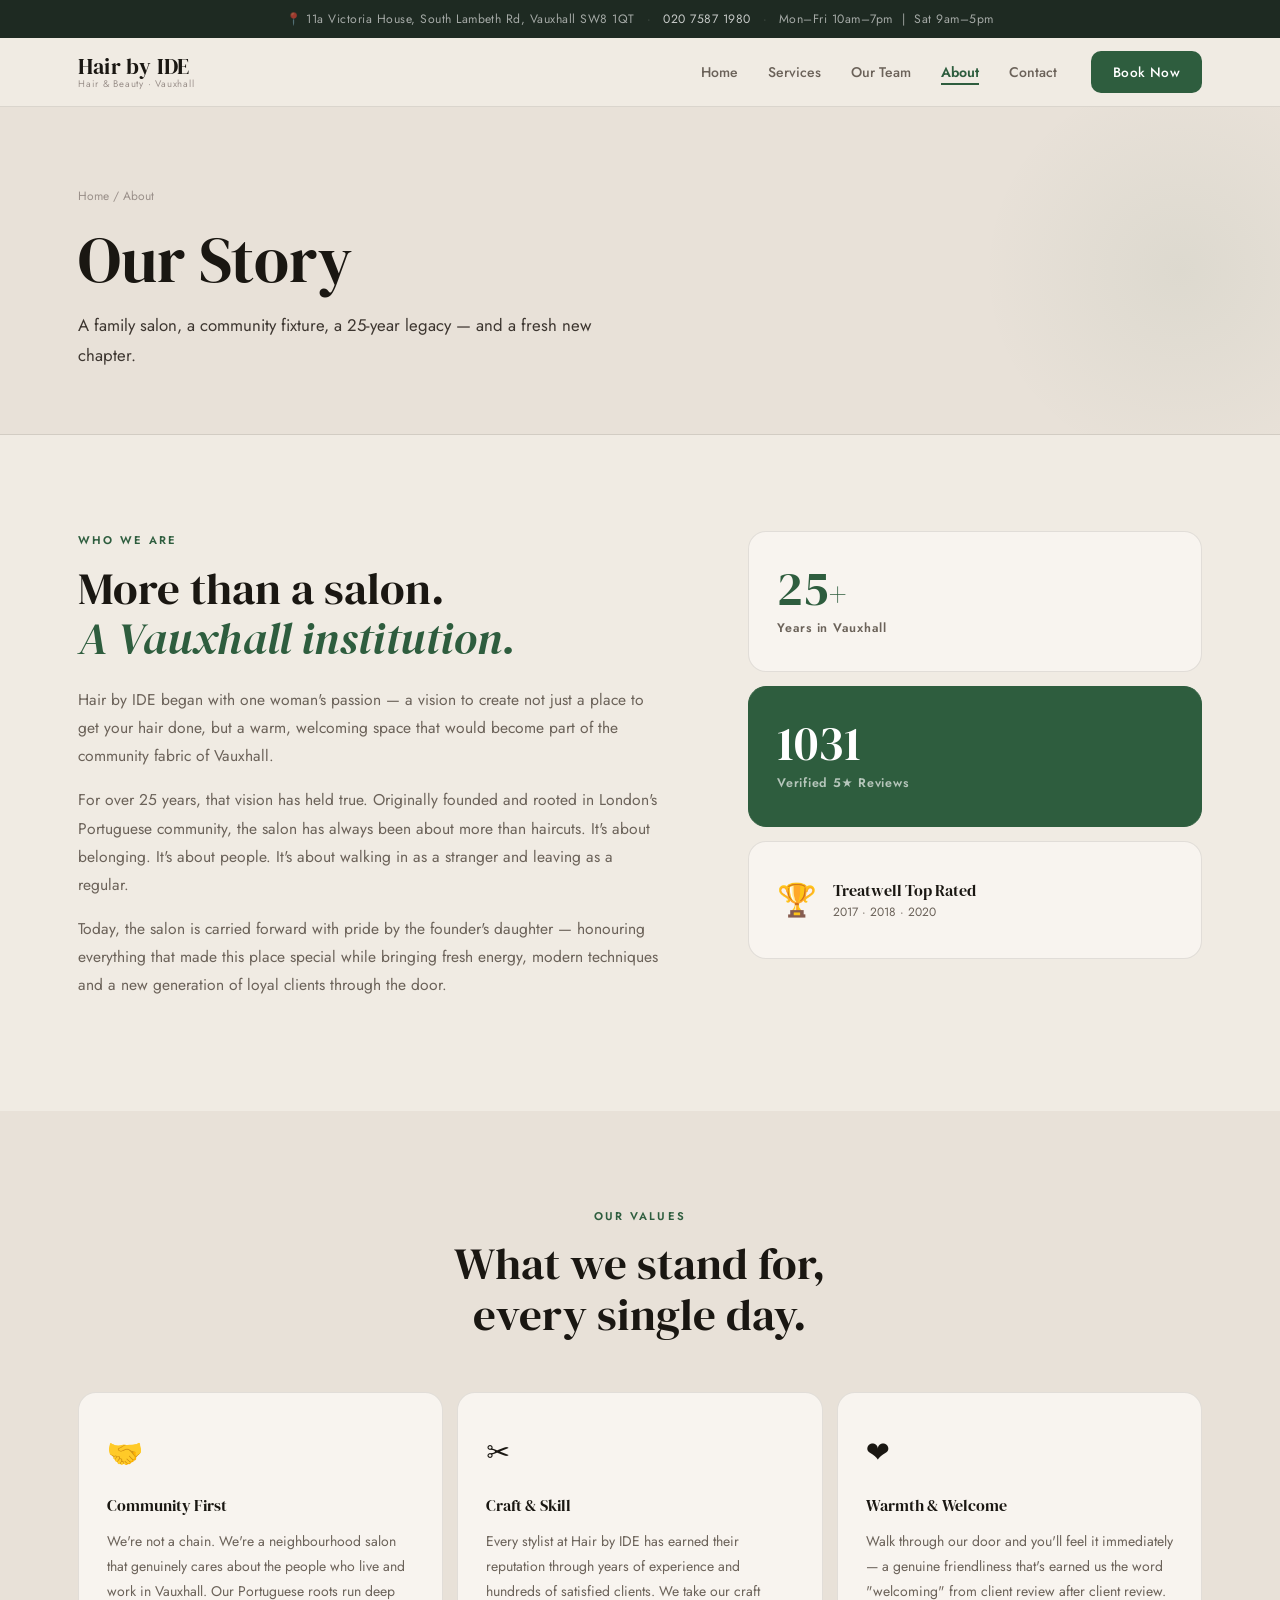
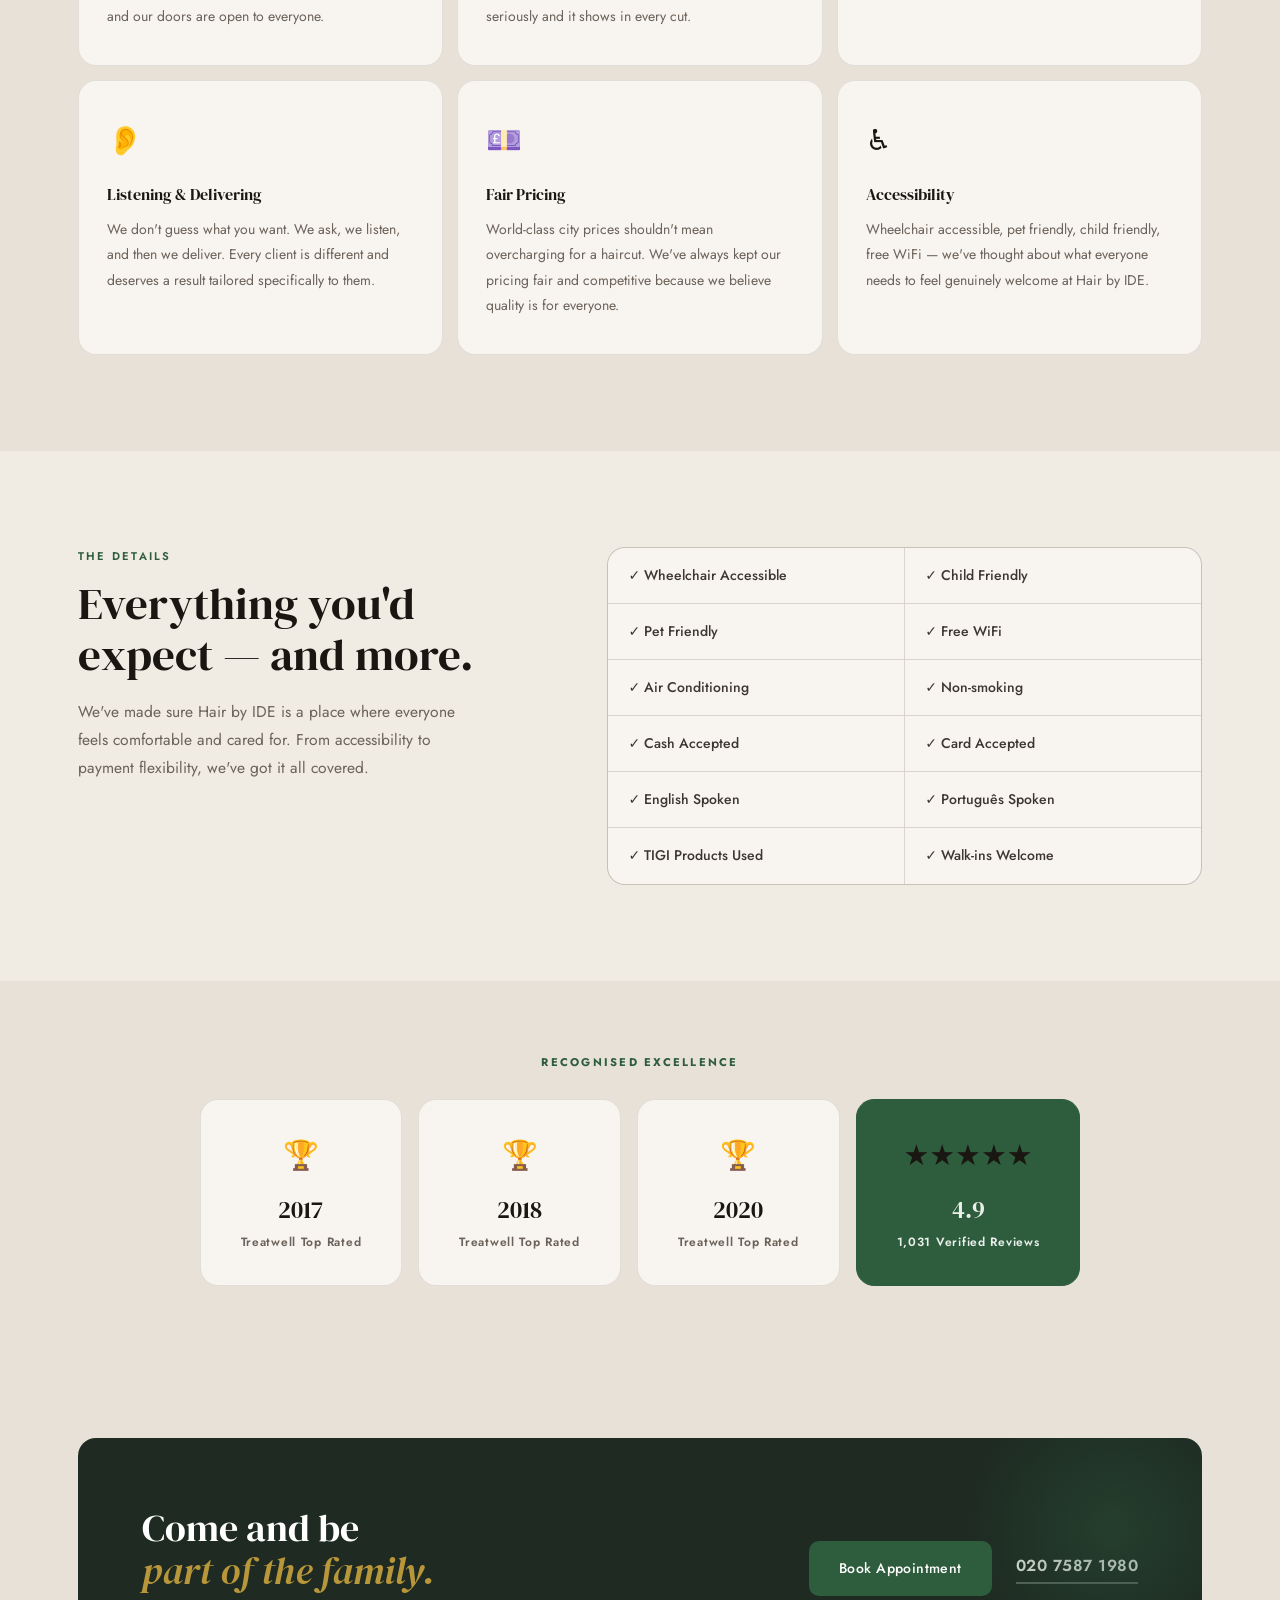
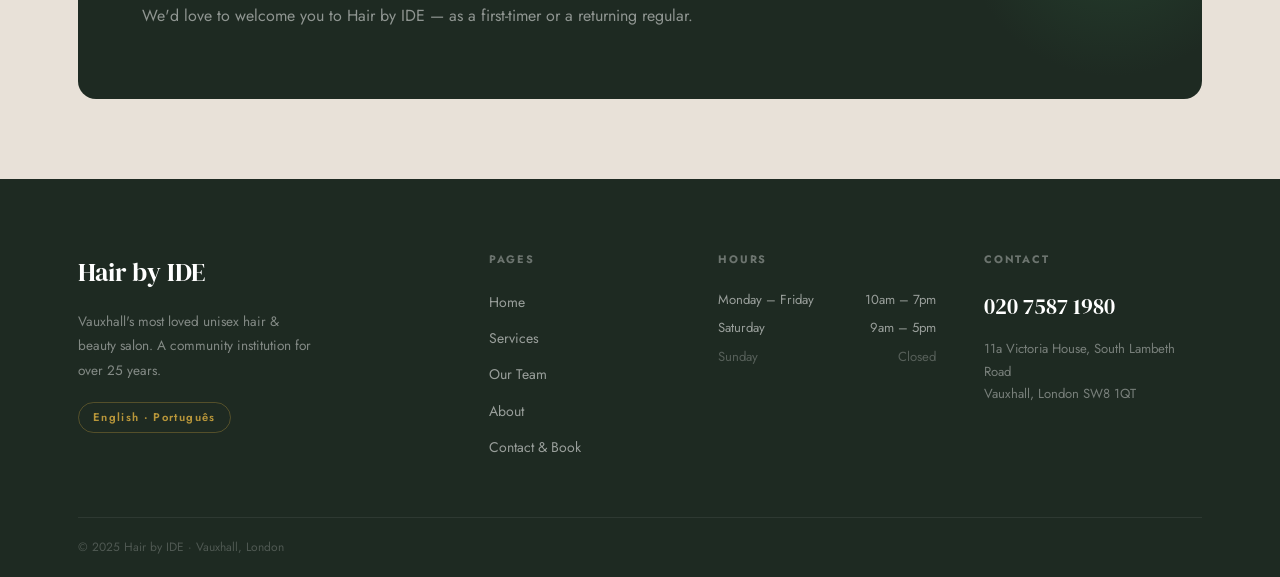
==== commit 2e00e81d: "about.html" ====
--- a/about.html
+++ b/about.html
@@ -3,8 +3,8 @@
 <head>
   <meta charset="UTF-8"/>
   <meta name="viewport" content="width=device-width, initial-scale=1.0"/>
-  <title>About — London Look Hair & Beauty Vauxhall</title>
-  <meta name="description" content="About London Look Hair & Beauty — a 25+ year Vauxhall institution rooted in the Portuguese community. Now led by IDE's daughter, carrying forward a proud family legacy."/>
+  <title>About — Hair by IDE Vauxhall</title>
+  <meta name="description" content="About Hair by IDE — a 25+ year Vauxhall institution rooted in the Portuguese community. Now led by IDE's daughter, carrying forward a proud family legacy."/>
   <link rel="stylesheet" href="styles.css"/>
   <link rel="preconnect" href="https://fonts.googleapis.com"/>
   <link rel="preconnect" href="https://fonts.gstatic.com" crossorigin/>
@@ -14,7 +14,7 @@
 
   <div class="preloader" id="preloader">
     <div class="pl-inner">
-      <div class="pl-logo">London Look</div>
+      <div class="pl-logo">Hair by IDE</div>
       <div class="pl-bar"><div class="pl-fill"></div></div>
     </div>
   </div>
@@ -32,7 +32,7 @@
   <nav class="nav" id="nav">
     <div class="nav-wrap">
       <a href="index.html" class="nav-logo">
-        <span class="nl-main">London Look</span>
+        <span class="nl-main">Hair by IDE</span>
         <span class="nl-sub">Hair &amp; Beauty · Vauxhall</span>
       </a>
       <ul class="nav-menu" id="navMenu">
@@ -61,7 +61,7 @@
         <div class="as-text">
           <div class="sec-label">Who We Are</div>
           <h2 class="sec-title">More than a salon.<br/><em>A Vauxhall institution.</em></h2>
-          <p>London Look Hair & Beauty began with one woman's passion — a vision to create not just a place to get your hair done, but a warm, welcoming space that would become part of the community fabric of Vauxhall.</p>
+          <p>Hair by IDE began with one woman's passion — a vision to create not just a place to get your hair done, but a warm, welcoming space that would become part of the community fabric of Vauxhall.</p>
           <p>For over 25 years, that vision has held true. Originally founded and rooted in London's Portuguese community, the salon has always been about more than haircuts. It's about belonging. It's about people. It's about walking in as a stranger and leaving as a regular.</p>
           <p>Today, the salon is carried forward with pride by the founder's daughter — honouring everything that made this place special while bringing fresh energy, modern techniques and a new generation of loyal clients through the door.</p>
         </div>
@@ -101,7 +101,7 @@
         <div class="val-card reveal-up d1">
           <div class="val-icon">✂</div>
           <h3>Craft &amp; Skill</h3>
-          <p>Every stylist at London Look has earned their reputation through years of experience and hundreds of satisfied clients. We take our craft seriously and it shows in every cut.</p>
+          <p>Every stylist at Hair by IDE has earned their reputation through years of experience and hundreds of satisfied clients. We take our craft seriously and it shows in every cut.</p>
         </div>
         <div class="val-card reveal-up d2">
           <div class="val-icon">❤</div>
@@ -121,7 +121,7 @@
         <div class="val-card reveal-up d1">
           <div class="val-icon">♿</div>
           <h3>Accessibility</h3>
-          <p>Wheelchair accessible, pet friendly, child friendly, free WiFi — we've thought about what everyone needs to feel genuinely welcome at London Look.</p>
+          <p>Wheelchair accessible, pet friendly, child friendly, free WiFi — we've thought about what everyone needs to feel genuinely welcome at Hair by IDE.</p>
         </div>
       </div>
     </div>
@@ -133,7 +133,7 @@
         <div class="amb-left reveal-up">
           <div class="sec-label">The Details</div>
           <h2 class="sec-title">Everything you'd<br/>expect — and more.</h2>
-          <p>We've made sure London Look is a place where everyone feels comfortable and cared for. From accessibility to payment flexibility, we've got it all covered.</p>
+          <p>We've made sure Hair by IDE is a place where everyone feels comfortable and cared for. From accessibility to payment flexibility, we've got it all covered.</p>
         </div>
         <div class="amb-right reveal-up d1">
           <div class="amen-grid">
@@ -190,7 +190,7 @@
       <div class="cta-inner reveal-up">
         <div class="cta-text">
           <h2>Come and be<br/><em>part of the family.</em></h2>
-          <p>We'd love to welcome you to London Look — as a first-timer or a returning regular.</p>
+          <p>We'd love to welcome you to Hair by IDE — as a first-timer or a returning regular.</p>
         </div>
         <div class="cta-actions">
           <a href="contact.html" class="btn-fill">Book Appointment</a>
@@ -204,7 +204,7 @@
     <div class="container">
       <div class="footer-grid">
         <div class="fg-brand">
-          <div class="fg-logo">London Look</div>
+          <div class="fg-logo">Hair by IDE</div>
           <p>Vauxhall's most loved unisex hair &amp; beauty salon. A community institution for over 25 years.</p>
           <div class="fg-langs">English · Português</div>
         </div>
@@ -233,7 +233,7 @@
         </div>
       </div>
       <div class="footer-bottom">
-        <span>© 2025 London Look Hair &amp; Beauty · Vauxhall, London</span>
+        <span>© 2025 Hair by IDE · Vauxhall, London</span>
       </div>
     </div>
   </footer>
